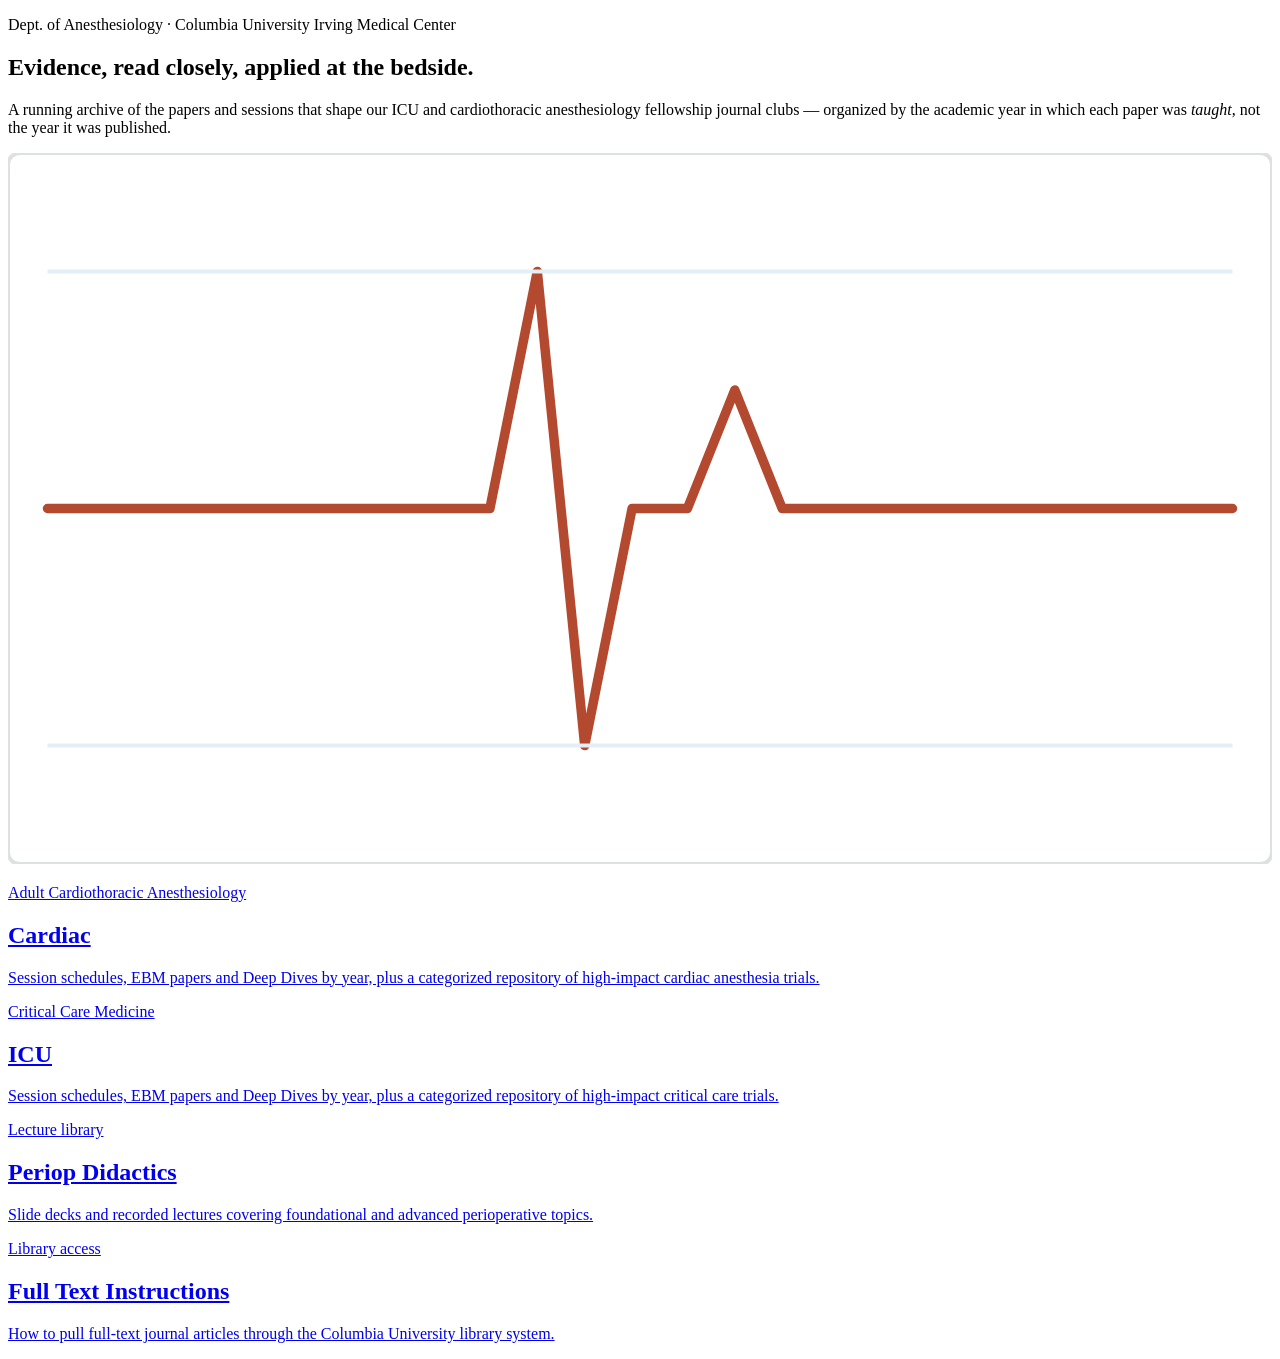
==== index.html @ 3369b6de "Add files via upload" ====
<!doctype html>
<html lang="en">
<head>
<meta charset="utf-8" />
<meta name="viewport" content="width=device-width, initial-scale=1" />
<title>Anesthesia Journal Club — Columbia University</title>
<meta name="description" content="Journal club schedule and article repository for Columbia University's Cardiac and ICU Anesthesiology fellowship." />
<link rel="preconnect" href="https://fonts.googleapis.com" />
<link rel="preconnect" href="https://fonts.gstatic.com" crossorigin />
<link href="https://fonts.googleapis.com/css2?family=Source+Serif+4:opsz,wght@8..60,400;8..60,600;8..60,700&family=IBM+Plex+Sans:wght@400;500;600&family=IBM+Plex+Mono:wght@400;500&display=swap" rel="stylesheet" />
<link rel="stylesheet" href="css/styles.css" />
</head>
<body data-page="home">
<header class="site-header"><div id="site-header"></div></header>

<section class="hero">
  <div class="hero-grid">
    <div>
      <p class="eyebrow">Dept. of Anesthesiology &middot; Columbia University Irving Medical Center</p>
      <h1 class="page-title">Evidence, read closely, applied at the bedside.</h1>
      <p class="lede">
        A running archive of the papers and sessions that shape our ICU and cardiothoracic anesthesiology
        fellowship journal clubs — organized by the academic year in which each paper was <em>taught</em>,
        not the year it was published.
      </p>
    </div>
    <svg viewBox="0 0 320 180" role="img" aria-label="Stylized ECG waveform" style="width:100%;height:auto;">
      <rect x="0" y="0" width="320" height="180" rx="3" fill="#ffffff" stroke="#dde1e2" />
      <path d="M10 90 H110 L122 90 L134 30 L146 150 L158 90 L172 90 L184 60 L196 90 H310"
            fill="none" stroke="#b3492f" stroke-width="2.4" stroke-linecap="round" stroke-linejoin="round" />
      <line x1="10" y1="30" x2="310" y2="30" stroke="#e4eef7" stroke-width="1" />
      <line x1="10" y1="150" x2="310" y2="150" stroke="#e4eef7" stroke-width="1" />
    </svg>
  </div>
</section>

<nav class="section-grid" aria-label="Sections">
  <a class="tile" href="cardiac.html">
    <p class="eyebrow">Adult Cardiothoracic Anesthesiology</p>
    <h2>Cardiac</h2>
    <p>Session schedules, EBM papers and Deep Dives by year, plus a categorized repository of high-impact cardiac anesthesia trials.</p>
  </a>
  <a class="tile" href="icu.html">
    <p class="eyebrow">Critical Care Medicine</p>
    <h2>ICU</h2>
    <p>Session schedules, EBM papers and Deep Dives by year, plus a categorized repository of high-impact critical care trials.</p>
  </a>
  <a class="tile" href="didactics.html">
    <p class="eyebrow">Lecture library</p>
    <h2>Periop Didactics</h2>
    <p>Slide decks and recorded lectures covering foundational and advanced perioperative topics.</p>
  </a>
  <a class="tile" href="full-text.html">
    <p class="eyebrow">Library access</p>
    <h2>Full Text Instructions</h2>
    <p>How to pull full-text journal articles through the Columbia University library system.</p>
  </a>
</nav>

<footer class="site-footer"><div id="site-footer"></div></footer>
<script src="js/components.js"></script>
</body>
</html>
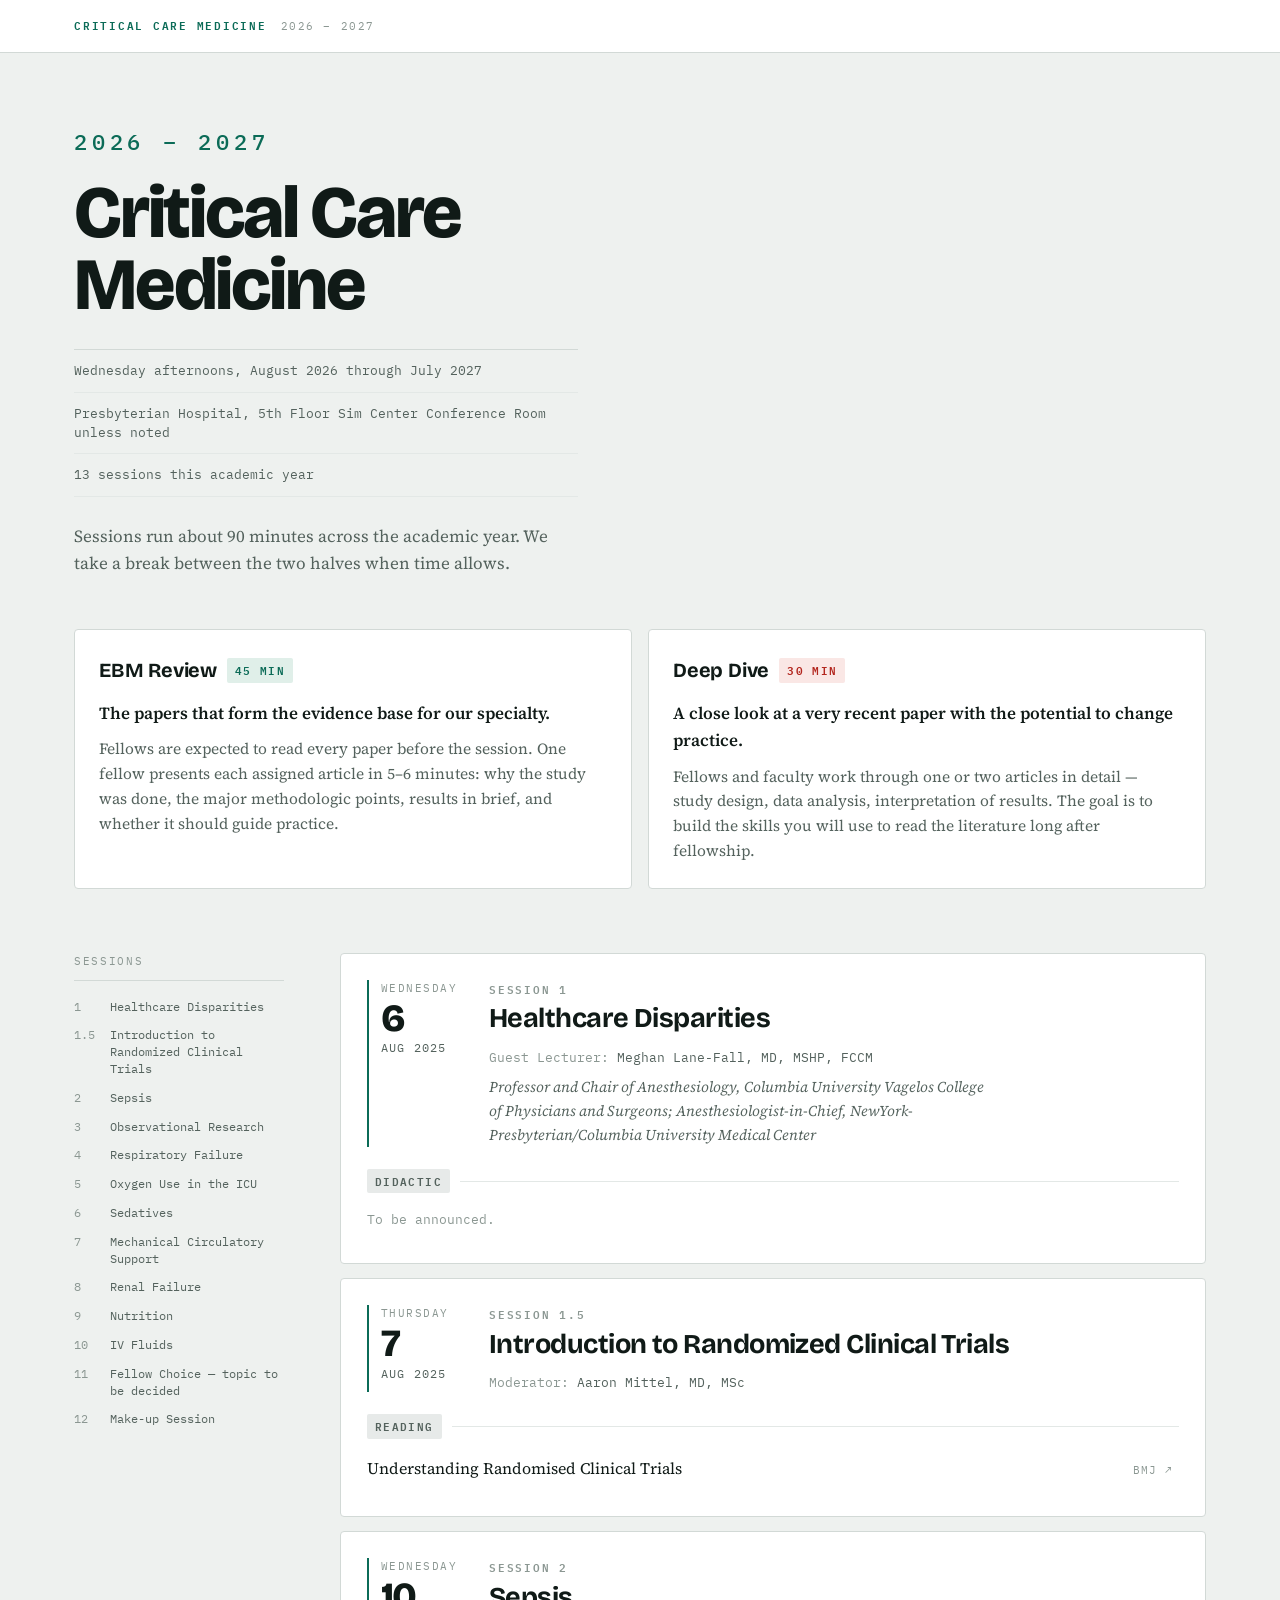
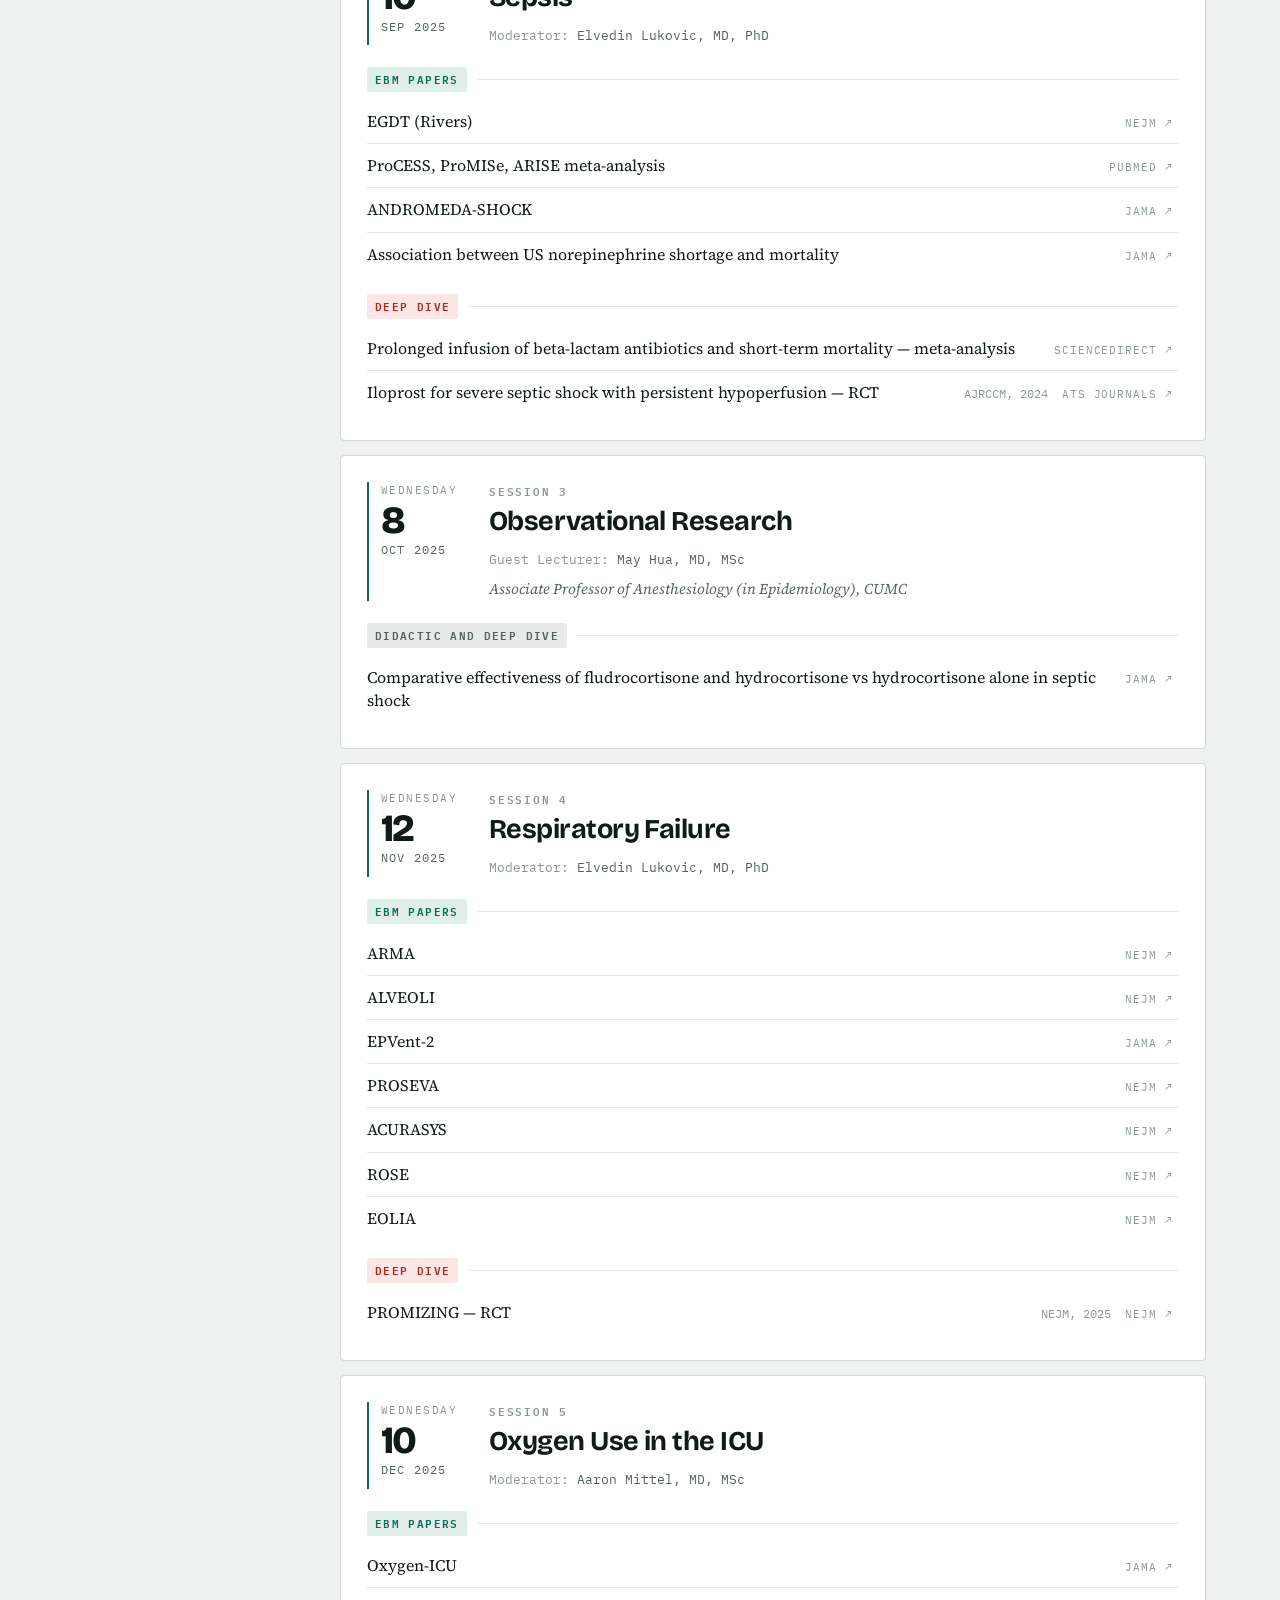
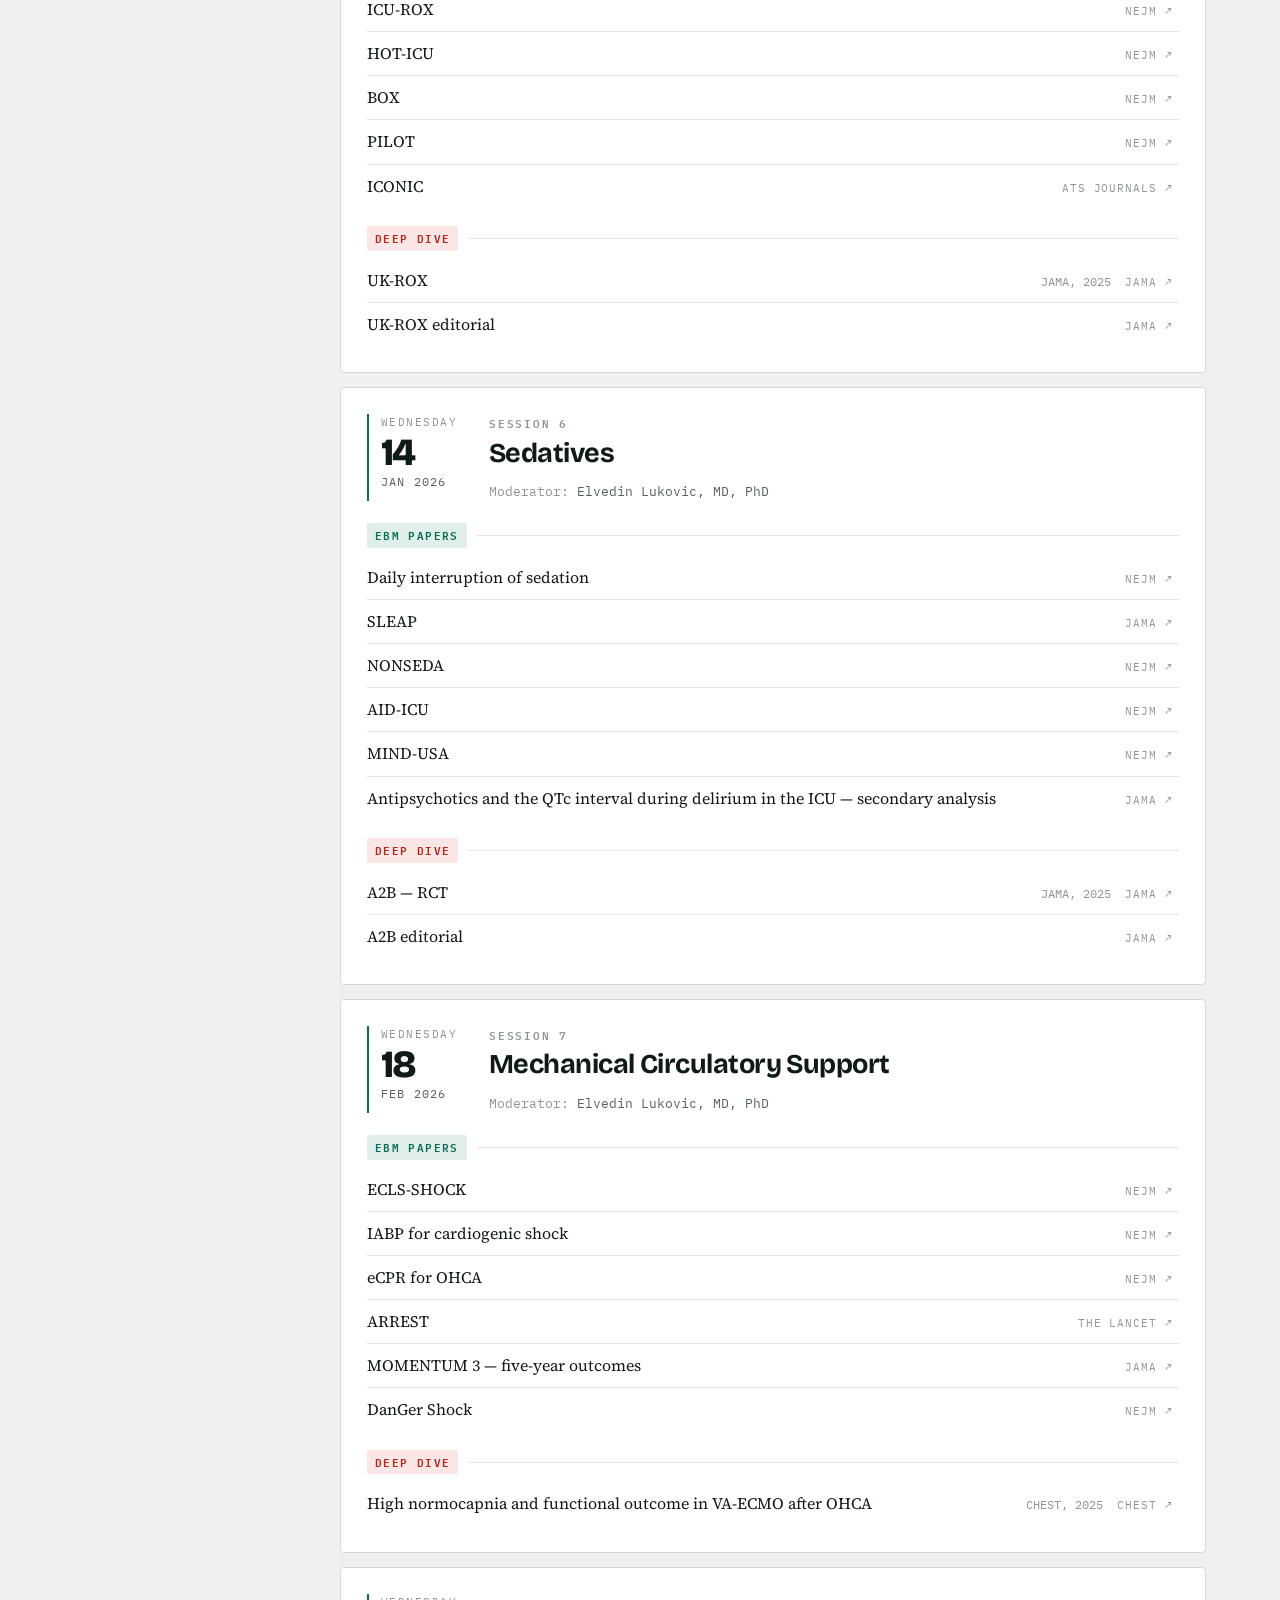
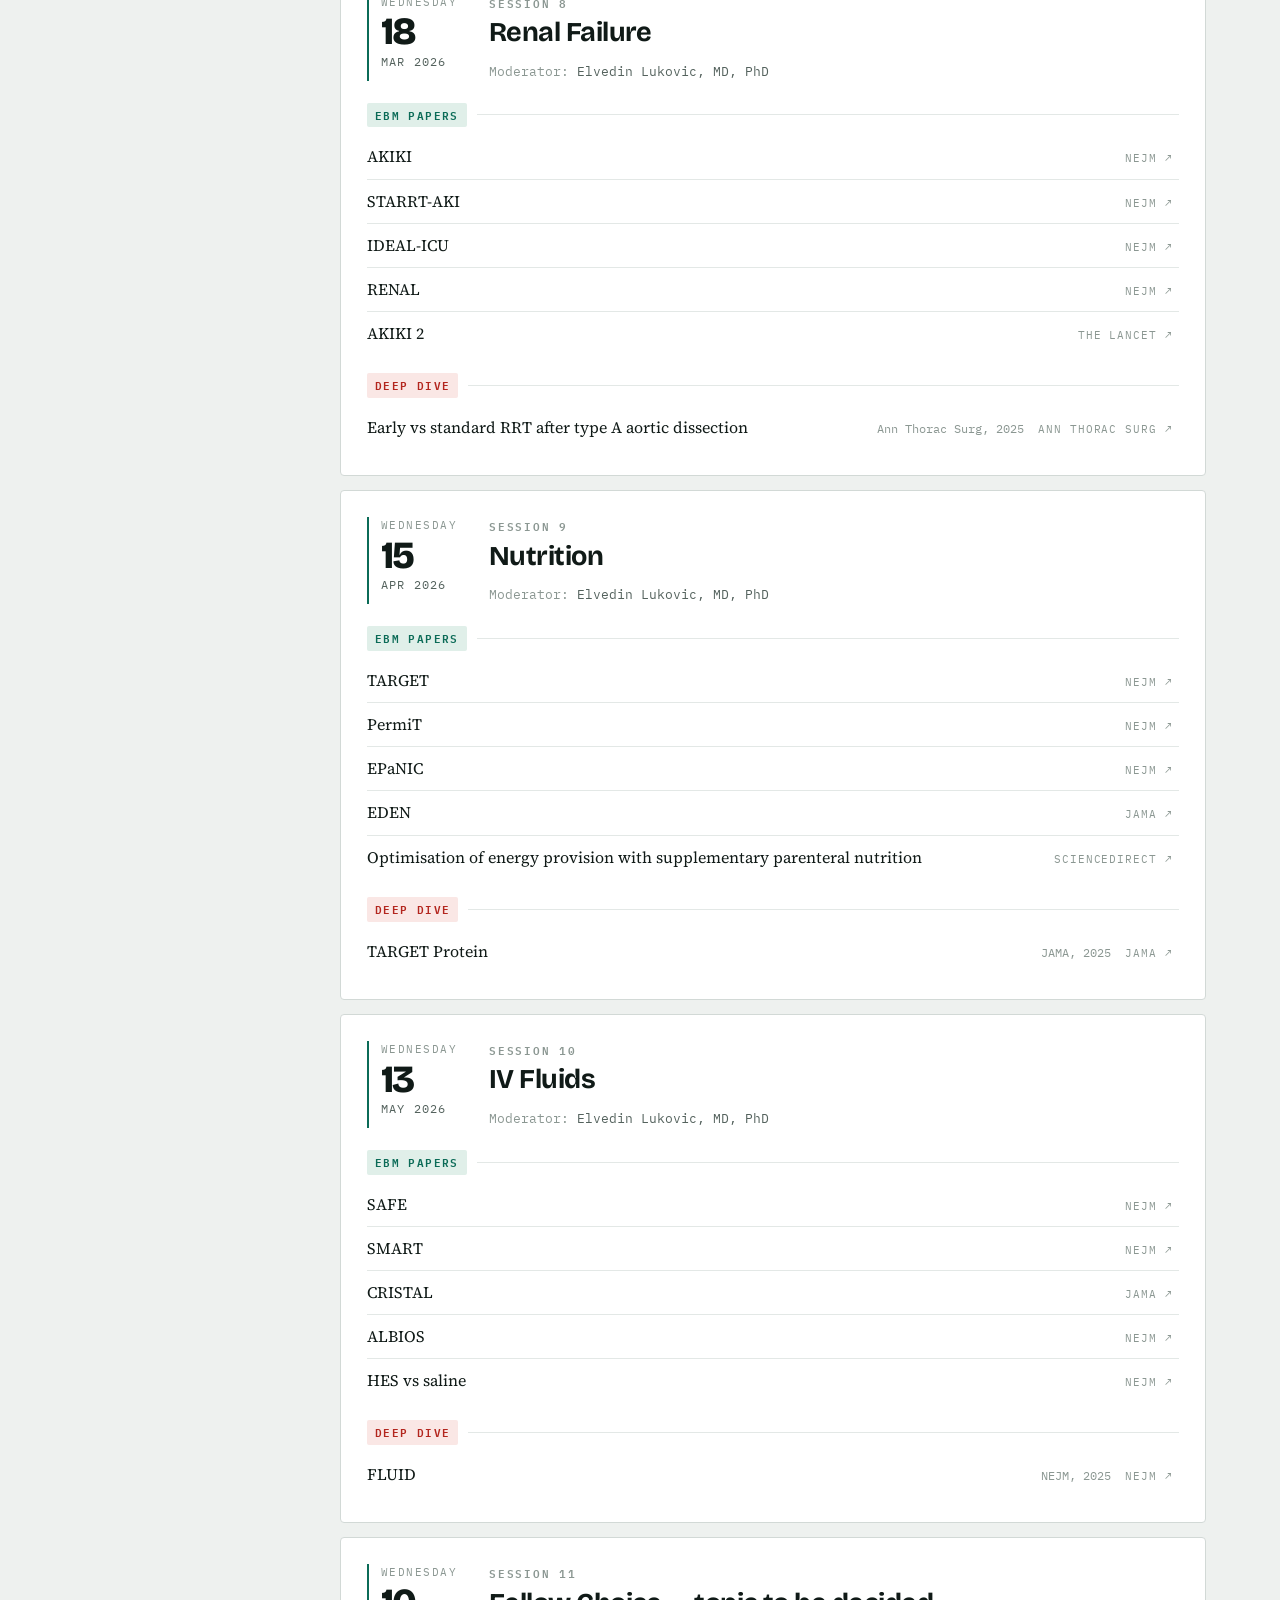
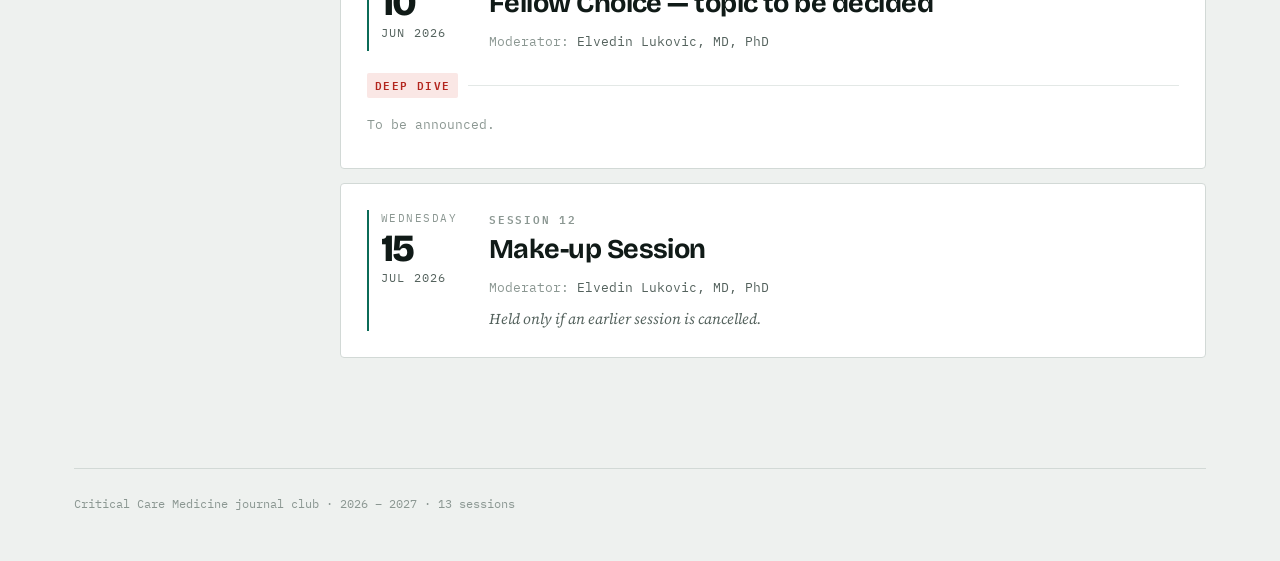
==== commit 85e7004f: "Add files via upload" ====
--- a/index.html
+++ b/index.html
@@ -1,63 +1,622 @@
-<!doctype html>
+<!DOCTYPE html>
 <html lang="en">
 <head>
-<meta charset="utf-8" />
-<meta name="viewport" content="width=device-width, initial-scale=1" />
-<title>Anesthesia Journal Club — Columbia University</title>
-<meta name="description" content="Journal club schedule and article repository for Columbia University's Cardiac and ICU Anesthesiology fellowship." />
-<link rel="preconnect" href="https://fonts.googleapis.com" />
-<link rel="preconnect" href="https://fonts.gstatic.com" crossorigin />
-<link href="https://fonts.googleapis.com/css2?family=Source+Serif+4:opsz,wght@8..60,400;8..60,600;8..60,700&family=IBM+Plex+Sans:wght@400;500;600&family=IBM+Plex+Mono:wght@400;500&display=swap" rel="stylesheet" />
-<link rel="stylesheet" href="css/styles.css" />
+<meta charset="utf-8">
+<meta name="viewport" content="width=device-width, initial-scale=1">
+<title>Critical Care Medicine Journal Club — 2026–2027</title>
+<meta name="description" content="Critical Care Medicine journal club schedule, 2026–2027 academic year.">
+<link rel="preconnect" href="https://fonts.googleapis.com">
+<link rel="preconnect" href="https://fonts.gstatic.com" crossorigin>
+<link href="https://fonts.googleapis.com/css2?family=Bricolage+Grotesque:opsz,wght@12..96,500;12..96,700;12..96,800&family=IBM+Plex+Mono:wght@400;500;600&family=Source+Serif+4:ital,opsz,wght@0,8..60,400;0,8..60,600;1,8..60,400&display=swap" rel="stylesheet">
+
+<script>
+/* ============================================================================
+   EDIT EVERYTHING HERE. Nothing below this block needs to be touched.
+
+   To add a session, copy one { ... } chunk inside `sessions` and change it.
+   To add a paper, add { title: "...", url: "..." } to a papers list.
+
+   date:  always "YYYY-MM-DD". The weekday ("Wednesday") is worked out for you.
+   kind:  "ebm" | "deep" | "didactic"  — only controls the colour of the tag.
+   Any field you don't need, just delete the line.
+   Leave papers: [] and the section shows "To be announced."
+   ========================================================================== */
+
+const PAGE = {
+
+  program:  "Critical Care Medicine",
+  subtitle: "Journal Club",
+  year:     "2026 – 2027",
+
+  // Short lines that sit under the title.
+  meta: [
+    "Wednesday afternoons, August 2026 through July 2027",
+    "Presbyterian Hospital, 5th Floor Sim Center Conference Room unless noted"
+  ],
+
+  // Free paragraphs of introduction. Add or remove as you like.
+  intro: [
+    "Sessions run about 90 minutes across the academic year. We take a break between the two halves when time allows."
+  ],
+
+  // The two standing components of each session.
+  formats: [
+    {
+      kind:    "ebm",
+      name:    "EBM Review",
+      minutes: "45 min",
+      summary: "The papers that form the evidence base for our specialty.",
+      detail:  "Fellows are expected to read every paper before the session. One fellow presents each assigned article in 5–6 minutes: why the study was done, the major methodologic points, results in brief, and whether it should guide practice."
+    },
+    {
+      kind:    "deep",
+      name:    "Deep Dive",
+      minutes: "30 min",
+      summary: "A close look at a very recent paper with the potential to change practice.",
+      detail:  "Fellows and faculty work through one or two articles in detail — study design, data analysis, interpretation of results. The goal is to build the skills you will use to read the literature long after fellowship."
+    }
+  ],
+
+  sessions: [
+
+    {
+      number: "1",
+      title:  "Healthcare Disparities",
+      date:   "2025-08-06",
+      role:   "Guest Lecturer",
+      person: "Meghan Lane-Fall, MD, MSHP, FCCM",
+      affiliation: "Professor and Chair of Anesthesiology, Columbia University Vagelos College of Physicians and Surgeons; Anesthesiologist-in-Chief, NewYork-Presbyterian/Columbia University Medical Center",
+      groups: [
+        { kind: "didactic", label: "Didactic", papers: [] }
+      ]
+    },
+
+    {
+      number: "1.5",
+      title:  "Introduction to Randomized Clinical Trials",
+      date:   "2025-08-07",
+      role:   "Moderator",
+      person: "Aaron Mittel, MD, MSc",
+      groups: [
+        { kind: "didactic", label: "Reading", papers: [
+          { title: "Understanding Randomised Clinical Trials", url: "https://adc.bmj.com/content/90/8/840" }
+        ]}
+      ]
+    },
+
+    {
+      number: "2",
+      title:  "Sepsis",
+      date:   "2025-09-10",
+      role:   "Moderator",
+      person: "Elvedin Lukovic, MD, PhD",
+      groups: [
+        { kind: "ebm", label: "EBM papers", papers: [
+          { title: "EGDT (Rivers)", url: "https://www.nejm.org/doi/full/10.1056/NEJMoa010307" },
+          { title: "ProCESS, ProMISe, ARISE meta-analysis", url: "https://pubmed.ncbi.nlm.nih.gov/25952825/" },
+          { title: "ANDROMEDA-SHOCK", url: "https://jamanetwork.com/journals/jama/fullarticle/2724361" },
+          { title: "Association between US norepinephrine shortage and mortality", url: "https://jamanetwork.com/journals/jama/fullarticle/2612912" }
+        ]},
+        { kind: "deep", label: "Deep Dive", papers: [
+          { title: "Prolonged infusion of beta-lactam antibiotics and short-term mortality — meta-analysis", url: "https://www.sciencedirect.com/science/article/pii/S2213716525001730?via%3Dihub" },
+          { title: "Iloprost for severe septic shock with persistent hypoperfusion — RCT", note: "AJRCCM, 2024", url: "https://www.atsjournals.org/doi/full/10.1164/rccm.202410-1924OC" }
+        ]}
+      ]
+    },
+
+    {
+      number: "3",
+      title:  "Observational Research",
+      date:   "2025-10-08",
+      role:   "Guest Lecturer",
+      person: "May Hua, MD, MSc",
+      affiliation: "Associate Professor of Anesthesiology (in Epidemiology), CUMC",
+      groups: [
+        { kind: "didactic", label: "Didactic and Deep Dive", papers: [
+          { title: "Comparative effectiveness of fludrocortisone and hydrocortisone vs hydrocortisone alone in septic shock", url: "https://jamanetwork.com/journals/jamainternalmedicine/fullarticle/2802801" }
+        ]}
+      ]
+    },
+
+    {
+      number: "4",
+      title:  "Respiratory Failure",
+      date:   "2025-11-12",
+      role:   "Moderator",
+      person: "Elvedin Lukovic, MD, PhD",
+      groups: [
+        { kind: "ebm", label: "EBM papers", papers: [
+          { title: "ARMA", url: "https://www.nejm.org/doi/full/10.1056/nejm200005043421801" },
+          { title: "ALVEOLI", url: "https://www.nejm.org/doi/full/10.1056/NEJMoa032193" },
+          { title: "EPVent-2", url: "https://jamanetwork.com/journals/jama/fullarticle/2725206" },
+          { title: "PROSEVA", url: "https://www.nejm.org/doi/full/10.1056/nejmoa1214103" },
+          { title: "ACURASYS", url: "https://www.nejm.org/doi/full/10.1056/nejmoa1005372" },
+          { title: "ROSE", url: "https://www.nejm.org/doi/full/10.1056/nejmoa1901686" },
+          { title: "EOLIA", url: "https://www.nejm.org/doi/full/10.1056/NEJMoa1800385" }
+        ]},
+        { kind: "deep", label: "Deep Dive", papers: [
+          { title: "PROMIZING — RCT", note: "NEJM, 2025", url: "https://www.nejm.org/doi/10.1056/NEJMoa2505708" }
+        ]}
+      ]
+    },
+
+    {
+      number: "5",
+      title:  "Oxygen Use in the ICU",
+      date:   "2025-12-10",
+      role:   "Moderator",
+      person: "Aaron Mittel, MD, MSc",
+      groups: [
+        { kind: "ebm", label: "EBM papers", papers: [
+          { title: "Oxygen-ICU", url: "https://jamanetwork.com/journals/jama/fullarticle/2565306" },
+          { title: "ICU-ROX", url: "https://www.nejm.org/doi/full/10.1056/NEJMoa1903297" },
+          { title: "HOT-ICU", url: "https://www.nejm.org/doi/10.1056/NEJMoa2032510" },
+          { title: "BOX", url: "https://www.nejm.org/doi/10.1056/NEJMoa2208686" },
+          { title: "PILOT", url: "https://www.nejm.org/doi/full/10.1056/NEJMoa2208415" },
+          { title: "ICONIC", url: "https://www.atsjournals.org/doi/abs/10.1164/rccm.202303-0560OC" }
+        ]},
+        { kind: "deep", label: "Deep Dive", papers: [
+          { title: "UK-ROX", note: "JAMA, 2025", url: "https://jamanetwork.com/journals/jama/fullarticle/2835384" },
+          { title: "UK-ROX editorial", url: "https://jamanetwork.com/journals/jama/fullarticle/2835385" }
+        ]}
+      ]
+    },
+
+    {
+      number: "6",
+      title:  "Sedatives",
+      date:   "2026-01-14",
+      role:   "Moderator",
+      person: "Elvedin Lukovic, MD, PhD",
+      groups: [
+        { kind: "ebm", label: "EBM papers", papers: [
+          { title: "Daily interruption of sedation", url: "https://www.nejm.org/doi/full/10.1056/nejm200005183422002" },
+          { title: "SLEAP", url: "https://jamanetwork.com/journals/jama/fullarticle/1380160" },
+          { title: "NONSEDA", url: "https://www.nejm.org/doi/full/10.1056/NEJMoa1906759" },
+          { title: "AID-ICU", url: "https://www.nejm.org/doi/full/10.1056/NEJMoa2211868" },
+          { title: "MIND-USA", url: "https://www.nejm.org/doi/10.1056/NEJMoa1808217" },
+          { title: "Antipsychotics and the QTc interval during delirium in the ICU — secondary analysis", url: "https://jamanetwork.com/journals/jamanetworkopen/fullarticle/2814118" }
+        ]},
+        { kind: "deep", label: "Deep Dive", papers: [
+          { title: "A2B — RCT", note: "JAMA, 2025", url: "https://jamanetwork.com/journals/jama/fullarticle/2834276" },
+          { title: "A2B editorial", url: "https://jamanetwork.com/journals/jama/fullarticle/2834277" }
+        ]}
+      ]
+    },
+
+    {
+      number: "7",
+      title:  "Mechanical Circulatory Support",
+      date:   "2026-02-18",
+      role:   "Moderator",
+      person: "Elvedin Lukovic, MD, PhD",
+      groups: [
+        { kind: "ebm", label: "EBM papers", papers: [
+          { title: "ECLS-SHOCK", url: "https://www.nejm.org/doi/full/10.1056/NEJMoa2307227" },
+          { title: "IABP for cardiogenic shock", url: "https://www.nejm.org/doi/full/10.1056/NEJMoa1208410" },
+          { title: "eCPR for OHCA", url: "https://www.nejm.org/doi/full/10.1056/NEJMoa2204511" },
+          { title: "ARREST", url: "https://www.thelancet.com/article/S0140-6736(20)32338-2/fulltext" },
+          { title: "MOMENTUM 3 — five-year outcomes", url: "https://jamanetwork.com/journals/jama/fullarticle/2796306" },
+          { title: "DanGer Shock", url: "https://www.nejm.org/doi/full/10.1056/NEJMoa2312572" }
+        ]},
+        { kind: "deep", label: "Deep Dive", papers: [
+          { title: "High normocapnia and functional outcome in VA-ECMO after OHCA", note: "CHEST, 2025", url: "https://journal.chestnet.org/article/S0012-3692(25)00062-5/fulltext" }
+        ]}
+      ]
+    },
+
+    {
+      number: "8",
+      title:  "Renal Failure",
+      date:   "2026-03-18",
+      role:   "Moderator",
+      person: "Elvedin Lukovic, MD, PhD",
+      groups: [
+        { kind: "ebm", label: "EBM papers", papers: [
+          { title: "AKIKI", url: "https://www.nejm.org/doi/full/10.1056/NEJMoa1603017" },
+          { title: "STARRT-AKI", url: "https://www.nejm.org/doi/full/10.1056/nejmoa2000741" },
+          { title: "IDEAL-ICU", url: "https://www.nejm.org/doi/full/10.1056/NEJMoa1803213" },
+          { title: "RENAL", url: "https://www.nejm.org/doi/full/10.1056/nejmoa0902413" },
+          { title: "AKIKI 2", url: "https://www.thelancet.com/pdfs/journals/lancet/PIIS0140-6736(21)00350-0.pdf" }
+        ]},
+        { kind: "deep", label: "Deep Dive", papers: [
+          { title: "Early vs standard RRT after type A aortic dissection", note: "Ann Thorac Surg, 2025", url: "https://www.annalsthoracicsurgery.org/article/S0003-4975(25)00003-7/fulltext" }
+        ]}
+      ]
+    },
+
+    {
+      number: "9",
+      title:  "Nutrition",
+      date:   "2026-04-15",
+      role:   "Moderator",
+      person: "Elvedin Lukovic, MD, PhD",
+      groups: [
+        { kind: "ebm", label: "EBM papers", papers: [
+          { title: "TARGET", url: "https://www.nejm.org/doi/full/10.1056/NEJMoa1811687" },
+          { title: "PermiT", url: "https://www.nejm.org/doi/full/10.1056/NEJMoa1502826" },
+          { title: "EPaNIC", url: "https://www.nejm.org/doi/full/10.1056/NEJMoa1102662" },
+          { title: "EDEN", url: "https://jamanetwork.com/journals/jama/fullarticle/1355969" },
+          { title: "Optimisation of energy provision with supplementary parenteral nutrition", url: "https://www.sciencedirect.com/science/article/pii/S0140673612613518?via%3Dihub" }
+        ]},
+        { kind: "deep", label: "Deep Dive", papers: [
+          { title: "TARGET Protein", note: "JAMA, 2025", url: "https://jamanetwork.com/journals/jama/fullarticle/2835302" }
+        ]}
+      ]
+    },
+
+    {
+      number: "10",
+      title:  "IV Fluids",
+      date:   "2026-05-13",
+      role:   "Moderator",
+      person: "Elvedin Lukovic, MD, PhD",
+      groups: [
+        { kind: "ebm", label: "EBM papers", papers: [
+          { title: "SAFE", url: "https://www.nejm.org/doi/full/10.1056/nejmoa040232" },
+          { title: "SMART", url: "https://www.nejm.org/doi/full/10.1056/nejmoa1711584" },
+          { title: "CRISTAL", url: "https://jamanetwork.com/journals/jama/fullarticle/1752245" },
+          { title: "ALBIOS", url: "https://www.nejm.org/doi/full/10.1056/nejmoa1305727" },
+          { title: "HES vs saline", url: "https://www.nejm.org/doi/full/10.1056/NEJMoa1209759" }
+        ]},
+        { kind: "deep", label: "Deep Dive", papers: [
+          { title: "FLUID", note: "NEJM, 2025", url: "https://www.nejm.org/doi/10.1056/NEJMoa2416761" }
+        ]}
+      ]
+    },
+
+    {
+      number: "11",
+      title:  "Fellow Choice — topic to be decided",
+      date:   "2026-06-10",
+      role:   "Moderator",
+      person: "Elvedin Lukovic, MD, PhD",
+      groups: [
+        { kind: "deep", label: "Deep Dive", papers: [] }
+      ]
+    },
+
+    {
+      number: "12",
+      title:  "Make-up Session",
+      date:   "2026-07-15",
+      role:   "Moderator",
+      person: "Elvedin Lukovic, MD, PhD",
+      note:   "Held only if an earlier session is cancelled.",
+      groups: []
+    }
+  ]
+};
+
+/* Optional: how a journal's web address should be labelled on a link.
+   Anything not listed here just shows its domain name. */
+const JOURNALS = {
+  "nejm.org": "NEJM",
+  "jamanetwork.com": "JAMA",
+  "thelancet.com": "The Lancet",
+  "atsjournals.org": "ATS Journals",
+  "pubmed.ncbi.nlm.nih.gov": "PubMed",
+  "sciencedirect.com": "ScienceDirect",
+  "journal.chestnet.org": "CHEST",
+  "annalsthoracicsurgery.org": "Ann Thorac Surg",
+  "adc.bmj.com": "BMJ"
+};
+
+/* ===== END OF EDITABLE CONTENT ============================================ */
+</script>
+
+<style>
+:root{
+  --paper:#EEF1EF;
+  --card:#FFFFFF;
+  --ink:#101A17;
+  --ink-2:#54625D;
+  --ink-3:#8B9792;
+  --rule:#D2D9D6;
+  --rule-soft:#E3E8E6;
+  --accent:#0B6B57;
+  --accent-soft:#E0EFE9;
+  --alarm:#B3261E;
+  --alarm-soft:#FAE7E5;
+  --display:"Bricolage Grotesque","Helvetica Neue",Arial,sans-serif;
+  --body:"Source Serif 4",Georgia,"Times New Roman",serif;
+  --mono:"IBM Plex Mono",ui-monospace,SFMono-Regular,Menlo,monospace;
+  --shell:1180px;
+}
+
+*,*::before,*::after{box-sizing:border-box}
+html{-webkit-text-size-adjust:100%}
+body{
+  margin:0;
+  background:var(--paper);
+  color:var(--ink);
+  font-family:var(--body);
+  font-size:17px;
+  line-height:1.6;
+  -webkit-font-smoothing:antialiased;
+}
+a{color:inherit}
+:focus-visible{outline:2px solid var(--accent);outline-offset:3px;border-radius:2px}
+
+.shell{max-width:var(--shell);margin:0 auto;padding:0 24px}
+
+/* ---------- masthead ---------- */
+.masthead{border-bottom:1px solid var(--rule);background:var(--card)}
+.masthead-in{display:flex;align-items:baseline;gap:14px;padding:16px 24px;max-width:var(--shell);margin:0 auto}
+.mark{
+  font-family:var(--mono);font-size:11px;font-weight:600;letter-spacing:.16em;
+  text-transform:uppercase;color:var(--accent);
+}
+.mark-sub{font-family:var(--mono);font-size:11px;letter-spacing:.14em;text-transform:uppercase;color:var(--ink-3)}
+
+/* ---------- hero ---------- */
+.hero{padding:72px 0 40px}
+.hero h1{
+  font-family:var(--display);
+  font-weight:800;
+  font-size:clamp(2.6rem,7vw,4.6rem);
+  line-height:.98;
+  letter-spacing:-.03em;
+  margin:0;
+  max-width:14ch;
+}
+.hero-year{
+  font-family:var(--mono);font-weight:500;
+  font-size:clamp(1rem,2.2vw,1.35rem);
+  letter-spacing:.22em;color:var(--accent);
+  margin:0 0 18px;
+}
+.hero-meta{margin:28px 0 0;padding:0;list-style:none;border-top:1px solid var(--rule);max-width:56ch}
+.hero-meta li{
+  font-family:var(--mono);font-size:12.5px;line-height:1.55;color:var(--ink-2);
+  padding:11px 0;border-bottom:1px solid var(--rule-soft);
+}
+.hero-intro{max-width:56ch;margin:26px 0 0;color:var(--ink-2)}
+.hero-intro p{margin:0 0 12px}
+
+/* ---------- format cards ---------- */
+.formats{display:grid;gap:16px;grid-template-columns:repeat(auto-fit,minmax(280px,1fr));margin:0 0 64px}
+.format{background:var(--card);border:1px solid var(--rule);border-radius:4px;padding:24px}
+.format-head{display:flex;align-items:center;gap:10px;margin-bottom:14px;flex-wrap:wrap}
+.format h2{font-family:var(--display);font-size:1.25rem;font-weight:700;letter-spacing:-.01em;margin:0}
+.format-summary{margin:0 0 10px;font-weight:600}
+.format-detail{margin:0;font-size:15.5px;color:var(--ink-2)}
+
+.tag{
+  font-family:var(--mono);font-size:10.5px;font-weight:600;letter-spacing:.13em;
+  text-transform:uppercase;padding:4px 8px;border-radius:2px;white-space:nowrap;
+}
+.tag-ebm{background:var(--accent-soft);color:var(--accent)}
+.tag-deep{background:var(--alarm-soft);color:var(--alarm)}
+.tag-didactic{background:#E7EAE9;color:var(--ink-2)}
+
+/* ---------- two-column body ---------- */
+.body-grid{display:grid;grid-template-columns:1fr;gap:0;padding-bottom:96px}
+@media(min-width:1000px){
+  .body-grid{grid-template-columns:210px 1fr;gap:56px}
+}
+
+.index{display:none}
+@media(min-width:1000px){
+  .index{display:block;position:sticky;top:28px;align-self:start;max-height:calc(100vh - 56px);overflow:auto}
+}
+.index-title{
+  font-family:var(--mono);font-size:10.5px;letter-spacing:.16em;text-transform:uppercase;
+  color:var(--ink-3);margin:0 0 12px;padding-bottom:10px;border-bottom:1px solid var(--rule);
+}
+.index a{
+  display:flex;gap:10px;text-decoration:none;font-family:var(--mono);font-size:12px;
+  color:var(--ink-2);padding:6px 0;line-height:1.4;
+}
+.index a:hover{color:var(--accent)}
+.index a[data-next="true"]{color:var(--alarm);font-weight:600}
+.index .idx-num{color:var(--ink-3);min-width:26px}
+.index a[data-next="true"] .idx-num{color:var(--alarm)}
+
+/* ---------- sessions ---------- */
+.session{
+  background:var(--card);border:1px solid var(--rule);border-radius:4px;
+  padding:26px;margin-bottom:14px;scroll-margin-top:24px;
+}
+.session[data-next="true"]{border-color:var(--alarm);box-shadow:0 0 0 3px var(--alarm-soft)}
+.session[data-past="true"] .date-day,
+.session[data-past="true"] .date-weekday{opacity:.42}
+
+.session-top{display:grid;grid-template-columns:1fr;gap:18px}
+@media(min-width:640px){.session-top{grid-template-columns:96px 1fr;gap:26px}}
+
+.date-rail{border-left:2px solid var(--accent);padding-left:12px}
+.session[data-next="true"] .date-rail{border-left-color:var(--alarm)}
+.date-weekday{font-family:var(--mono);font-size:10.5px;letter-spacing:.14em;text-transform:uppercase;color:var(--ink-3)}
+.date-day{font-family:var(--display);font-size:2.4rem;font-weight:800;line-height:1;letter-spacing:-.04em;margin:2px 0}
+.date-month{font-family:var(--mono);font-size:11.5px;letter-spacing:.1em;text-transform:uppercase;color:var(--ink-2)}
+
+.session-eyebrow{display:flex;align-items:center;gap:10px;margin-bottom:6px;flex-wrap:wrap}
+.session-num{font-family:var(--mono);font-size:11px;font-weight:600;letter-spacing:.16em;text-transform:uppercase;color:var(--ink-3)}
+.badge-next{
+  font-family:var(--mono);font-size:10px;font-weight:600;letter-spacing:.14em;text-transform:uppercase;
+  background:var(--alarm);color:#fff;padding:3px 8px;border-radius:2px;
+}
+.session h3{
+  font-family:var(--display);font-size:clamp(1.35rem,3vw,1.7rem);font-weight:700;
+  letter-spacing:-.02em;line-height:1.15;margin:0 0 12px;
+}
+.person{font-family:var(--mono);font-size:12.5px;color:var(--ink-2);margin:0}
+.person .role{color:var(--ink-3)}
+.affiliation{font-style:italic;font-size:15px;color:var(--ink-2);margin:8px 0 0;max-width:62ch}
+.session-note{font-size:15px;color:var(--ink-2);margin:10px 0 0;font-style:italic}
+
+.groups{margin-top:22px;display:grid;gap:18px}
+.group-head{display:flex;align-items:center;gap:10px;margin-bottom:8px}
+.group-rule{flex:1;height:1px;background:var(--rule-soft)}
+
+.papers{list-style:none;margin:0;padding:0}
+.papers li{border-bottom:1px solid var(--rule-soft)}
+.papers li:last-child{border-bottom:0}
+.paper{
+  display:flex;align-items:baseline;gap:14px;text-decoration:none;
+  padding:10px 6px 10px 0;transition:background .15s ease,padding .15s ease;
+}
+.paper:hover,.paper:focus-visible{background:#F6F8F7;padding-left:8px}
+.paper-title{flex:1;font-size:16px;line-height:1.45}
+.paper:hover .paper-title{color:var(--accent)}
+.paper-note{font-family:var(--mono);font-size:11.5px;color:var(--ink-3);white-space:nowrap}
+.paper-src{
+  font-family:var(--mono);font-size:10.5px;letter-spacing:.09em;text-transform:uppercase;
+  color:var(--ink-3);white-space:nowrap;
+}
+.paper:hover .paper-src{color:var(--accent)}
+.tbd{font-family:var(--mono);font-size:12.5px;color:var(--ink-3);padding:8px 0;margin:0}
+
+/* ---------- footer ---------- */
+.foot{border-top:1px solid var(--rule);padding:26px 0 48px}
+.foot p{font-family:var(--mono);font-size:11.5px;color:var(--ink-3);margin:0}
+
+@media (prefers-reduced-motion:reduce){
+  *{transition:none!important;animation:none!important;scroll-behavior:auto!important}
+}
+@media print{
+  body{background:#fff}
+  .index,.masthead{display:none}
+  .session{break-inside:avoid;border-color:#ccc;box-shadow:none}
+}
+</style>
 </head>
-<body data-page="home">
-<header class="site-header"><div id="site-header"></div></header>
-
-<section class="hero">
-  <div class="hero-grid">
-    <div>
-      <p class="eyebrow">Dept. of Anesthesiology &middot; Columbia University Irving Medical Center</p>
-      <h1 class="page-title">Evidence, read closely, applied at the bedside.</h1>
-      <p class="lede">
-        A running archive of the papers and sessions that shape our ICU and cardiothoracic anesthesiology
-        fellowship journal clubs — organized by the academic year in which each paper was <em>taught</em>,
-        not the year it was published.
-      </p>
+
+<body>
+
+<header class="masthead">
+  <div class="masthead-in">
+    <span class="mark" id="m-program"></span>
+    <span class="mark-sub" id="m-year"></span>
+  </div>
+</header>
+
+<main>
+  <div class="shell">
+    <section class="hero">
+      <p class="hero-year" id="hero-year"></p>
+      <h1 id="hero-title"></h1>
+      <ul class="hero-meta" id="hero-meta"></ul>
+      <div class="hero-intro" id="hero-intro"></div>
+    </section>
+
+    <section class="formats" id="formats" aria-label="Session format"></section>
+
+    <div class="body-grid">
+      <nav class="index" aria-label="Session index">
+        <p class="index-title">Sessions</p>
+        <div id="index"></div>
+      </nav>
+      <section id="sessions" aria-label="Schedule"></section>
     </div>
-    <svg viewBox="0 0 320 180" role="img" aria-label="Stylized ECG waveform" style="width:100%;height:auto;">
-      <rect x="0" y="0" width="320" height="180" rx="3" fill="#ffffff" stroke="#dde1e2" />
-      <path d="M10 90 H110 L122 90 L134 30 L146 150 L158 90 L172 90 L184 60 L196 90 H310"
-            fill="none" stroke="#b3492f" stroke-width="2.4" stroke-linecap="round" stroke-linejoin="round" />
-      <line x1="10" y1="30" x2="310" y2="30" stroke="#e4eef7" stroke-width="1" />
-      <line x1="10" y1="150" x2="310" y2="150" stroke="#e4eef7" stroke-width="1" />
-    </svg>
   </div>
-</section>
-
-<nav class="section-grid" aria-label="Sections">
-  <a class="tile" href="cardiac.html">
-    <p class="eyebrow">Adult Cardiothoracic Anesthesiology</p>
-    <h2>Cardiac</h2>
-    <p>Session schedules, EBM papers and Deep Dives by year, plus a categorized repository of high-impact cardiac anesthesia trials.</p>
-  </a>
-  <a class="tile" href="icu.html">
-    <p class="eyebrow">Critical Care Medicine</p>
-    <h2>ICU</h2>
-    <p>Session schedules, EBM papers and Deep Dives by year, plus a categorized repository of high-impact critical care trials.</p>
-  </a>
-  <a class="tile" href="didactics.html">
-    <p class="eyebrow">Lecture library</p>
-    <h2>Periop Didactics</h2>
-    <p>Slide decks and recorded lectures covering foundational and advanced perioperative topics.</p>
-  </a>
-  <a class="tile" href="full-text.html">
-    <p class="eyebrow">Library access</p>
-    <h2>Full Text Instructions</h2>
-    <p>How to pull full-text journal articles through the Columbia University library system.</p>
-  </a>
-</nav>
-
-<footer class="site-footer"><div id="site-footer"></div></footer>
-<script src="js/components.js"></script>
+
+  <div class="shell">
+    <footer class="foot"><p id="foot"></p></footer>
+  </div>
+</main>
+
+<script>
+(function () {
+  const esc = s => String(s == null ? "" : s).replace(/[&<>"]/g, c => ({"&":"&amp;","<":"&lt;",">":"&gt;",'"':"&quot;"}[c]));
+  const parse = iso => { const [y,m,d] = iso.split("-").map(Number); return new Date(y, m-1, d); };
+  const fmt = (dt, o) => dt.toLocaleDateString("en-US", o);
+  const slug = n => "session-" + String(n).replace(/\./g, "-");
+
+  function source(url) {
+    try {
+      const host = new URL(url).hostname.replace(/^www\./, "");
+      for (const key in JOURNALS) if (host === key || host.endsWith("." + key)) return JOURNALS[key];
+      return host;
+    } catch (e) { return ""; }
+  }
+
+  const today = new Date(); today.setHours(0,0,0,0);
+  const dated = PAGE.sessions.map(s => parse(s.date));
+  const nextIdx = dated.findIndex(d => d >= today);   // -1 once the year is over
+  const yearRunning = nextIdx !== -1;
+
+  // masthead + hero
+  document.getElementById("m-program").textContent = PAGE.program;
+  document.getElementById("m-year").textContent = PAGE.year;
+  document.getElementById("hero-year").textContent = PAGE.year;
+  document.getElementById("hero-title").textContent = PAGE.program;
+  document.title = PAGE.program + " Journal Club — " + PAGE.year;
+
+  document.getElementById("hero-meta").innerHTML =
+    (PAGE.meta || []).map(m => "<li>" + esc(m) + "</li>").join("") +
+    "<li>" + PAGE.sessions.length + " sessions this academic year</li>";
+
+  document.getElementById("hero-intro").innerHTML =
+    (PAGE.intro || []).map(p => "<p>" + esc(p) + "</p>").join("");
+
+  // format cards
+  document.getElementById("formats").innerHTML = (PAGE.formats || []).map(f => `
+    <article class="format">
+      <div class="format-head">
+        <h2>${esc(f.name)}</h2>
+        <span class="tag tag-${esc(f.kind)}">${esc(f.minutes || "")}</span>
+      </div>
+      <p class="format-summary">${esc(f.summary || "")}</p>
+      <p class="format-detail">${esc(f.detail || "")}</p>
+    </article>`).join("");
+
+  // sessions
+  document.getElementById("sessions").innerHTML = PAGE.sessions.map((s, i) => {
+    const dt = dated[i];
+    const isNext = i === nextIdx;
+    const isPast = yearRunning && dt < today;
+
+    const groups = (s.groups || []).map(g => {
+      const rows = (g.papers || []).length
+        ? `<ul class="papers">` + g.papers.map(p => `
+            <li><a class="paper" href="${esc(p.url)}" target="_blank" rel="noopener">
+              <span class="paper-title">${esc(p.title)}</span>
+              ${p.note ? `<span class="paper-note">${esc(p.note)}</span>` : ""}
+              <span class="paper-src">${esc(source(p.url))} &#8599;</span>
+            </a></li>`).join("") + `</ul>`
+        : `<p class="tbd">To be announced.</p>`;
+      return `<div class="group">
+        <div class="group-head">
+          <span class="tag tag-${esc(g.kind || "ebm")}">${esc(g.label)}</span>
+          <span class="group-rule"></span>
+        </div>${rows}</div>`;
+    }).join("");
+
+    return `<article class="session" id="${slug(s.number)}"
+              ${isNext ? 'data-next="true" aria-current="date"' : ""}
+              ${isPast ? 'data-past="true"' : ""}>
+      <div class="session-top">
+        <div class="date-rail">
+          <div class="date-weekday">${fmt(dt, {weekday:"long"})}</div>
+          <div class="date-day">${dt.getDate()}</div>
+          <div class="date-month">${fmt(dt, {month:"short"})} ${dt.getFullYear()}</div>
+        </div>
+        <div>
+          <div class="session-eyebrow">
+            <span class="session-num">Session ${esc(s.number)}</span>
+            ${isNext ? '<span class="badge-next">Up next</span>' : ""}
+          </div>
+          <h3>${esc(s.title)}</h3>
+          ${s.person ? `<p class="person"><span class="role">${esc(s.role || "Moderator")}:</span> ${esc(s.person)}</p>` : ""}
+          ${s.affiliation ? `<p class="affiliation">${esc(s.affiliation)}</p>` : ""}
+          ${s.note ? `<p class="session-note">${esc(s.note)}</p>` : ""}
+        </div>
+      </div>
+      ${groups ? `<div class="groups">${groups}</div>` : ""}
+    </article>`;
+  }).join("");
+
+  // side index
+  document.getElementById("index").innerHTML = PAGE.sessions.map((s, i) => `
+    <a href="#${slug(s.number)}" ${i === nextIdx ? 'data-next="true"' : ""}>
+      <span class="idx-num">${esc(s.number)}</span><span>${esc(s.title)}</span>
+    </a>`).join("");
+
+  document.getElementById("foot").textContent =
+    PAGE.program + " journal club · " + PAGE.year + " · " + PAGE.sessions.length + " sessions";
+})();
+</script>
 </body>
 </html>
